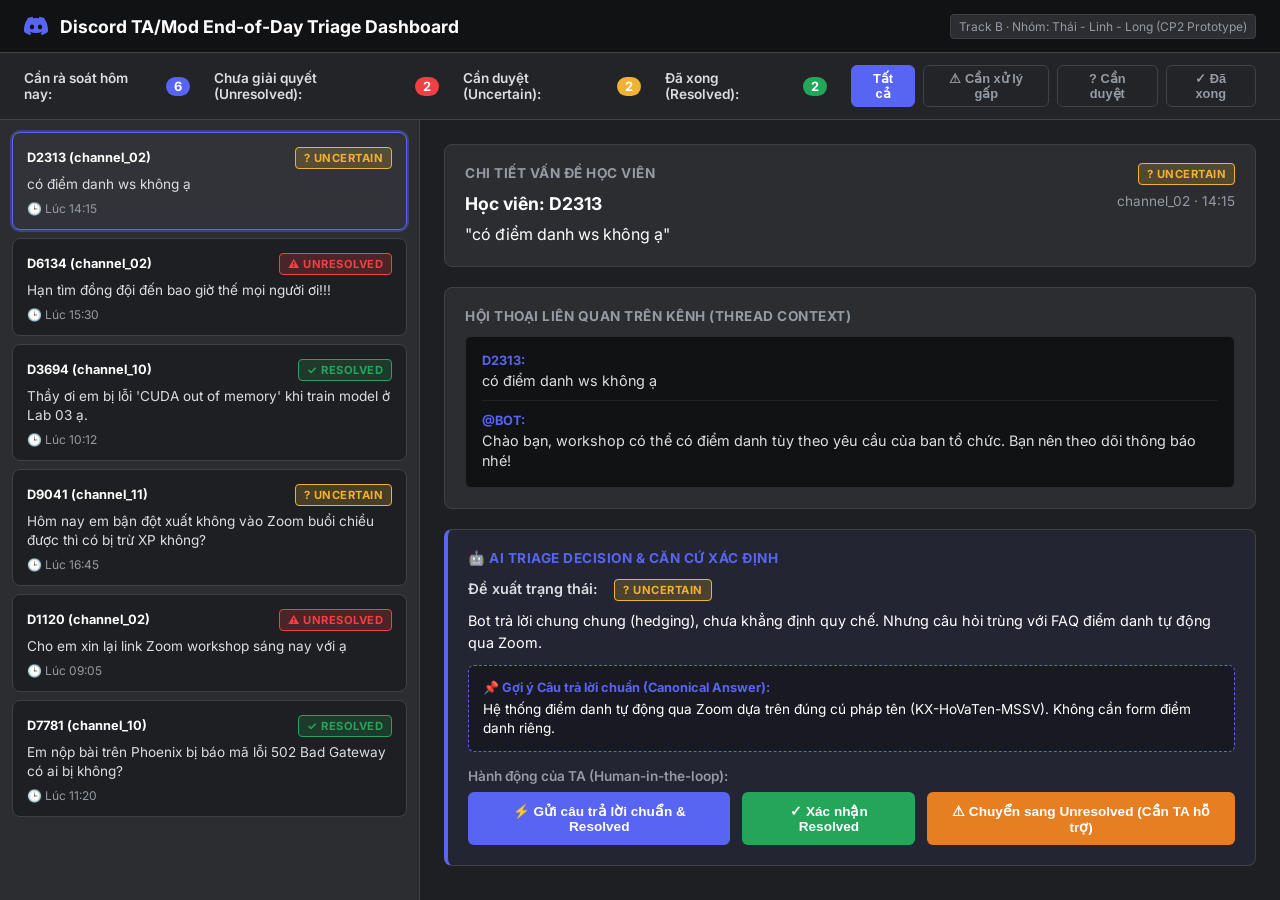
==== discord_ta_triage.html @ cd737920 "discord_ta_triage" ====
<!DOCTYPE html>
<html lang="vi">
<head>
  <meta charset="UTF-8">
  <meta name="viewport" content="width=device-width, initial-scale=1.0">
  <title>TA/Mod End-of-Day Triage Dashboard — Discord K4</title>
  <link href="https://fonts.googleapis.com/css2?family=Inter:wght@400;500;600;700&display=swap" rel="stylesheet">
  <style>
    :root {
      --bg-dark: #1e1f22;
      --bg-card: #2b2d31;
      --bg-hover: #35373c;
      --bg-thread: #111214;
      --text-main: #dbdee1;
      --text-muted: #949ba4;
      --blurple: #5865f2;
      --green: #23a55a;
      --red: #f23f43;
      --yellow: #f0b232;
      --border: #3f4147;
    }

    * { box-sizing: border-box; margin: 0; padding: 0; }
    body {
      font-family: 'Inter', -apple-system, BlinkMacSystemFont, sans-serif;
      background: var(--bg-dark);
      color: var(--text-main);
      height: 100vh;
      display: flex;
      flex-direction: column;
      overflow: hidden;
    }

    /* Top Bar */
    header {
      background: #111214;
      border-bottom: 1px solid var(--border);
      padding: 0.85rem 1.5rem;
      display: flex;
      justify-content: space-between;
      align-items: center;
    }

    .brand {
      display: flex;
      align-items: center;
      gap: 0.75rem;
    }

    .brand h1 {
      font-size: 1.1rem;
      font-weight: 700;
      color: #fff;
    }

    .team-badge {
      font-size: 0.75rem;
      color: var(--text-muted);
      background: var(--bg-card);
      padding: 4px 8px;
      border-radius: 4px;
      border: 1px solid var(--border);
    }

    /* Summary KPI Bar */
    .kpi-bar {
      background: #232428;
      padding: 0.75rem 1.5rem;
      display: flex;
      gap: 1.5rem;
      align-items: center;
      border-bottom: 1px solid var(--border);
    }

    .kpi-item {
      display: flex;
      align-items: center;
      gap: 0.5rem;
      font-size: 0.85rem;
      font-weight: 600;
    }

    .kpi-count {
      padding: 2px 8px;
      border-radius: 12px;
      font-size: 0.8rem;
      font-weight: 700;
      color: #fff;
    }

    .filter-tabs {
      margin-left: auto;
      display: flex;
      gap: 0.5rem;
    }

    .filter-btn {
      background: transparent;
      border: 1px solid var(--border);
      color: var(--text-muted);
      padding: 5px 12px;
      border-radius: 6px;
      cursor: pointer;
      font-size: 0.8rem;
      font-weight: 600;
      transition: all 0.15s ease;
    }

    .filter-btn.active, .filter-btn:hover {
      background: var(--blurple);
      color: #fff;
      border-color: var(--blurple);
    }

    /* Layout */
    .container {
      display: grid;
      grid-template-columns: 420px 1fr;
      flex: 1;
      overflow: hidden;
    }

    /* Left Sidebar: Issue Feed */
    .issue-feed {
      background: #2b2d31;
      border-right: 1px solid var(--border);
      overflow-y: auto;
      padding: 0.75rem;
      display: flex;
      flex-direction: column;
      gap: 0.5rem;
    }

    .issue-card {
      background: #1e1f22;
      border: 1px solid var(--border);
      border-radius: 8px;
      padding: 0.85rem;
      cursor: pointer;
      transition: all 0.15s ease;
      position: relative;
    }

    .issue-card:hover {
      background: var(--bg-hover);
      border-color: #5865f2;
    }

    .issue-card.active {
      background: #313338;
      border-color: #5865f2;
      box-shadow: 0 0 0 2px rgba(88, 101, 242, 0.4);
    }

    .issue-header {
      display: flex;
      justify-content: space-between;
      align-items: center;
      margin-bottom: 0.4rem;
    }

    .author-meta {
      font-size: 0.8rem;
      font-weight: 700;
      color: #fff;
    }

    .time-meta {
      font-size: 0.75rem;
      color: var(--text-muted);
    }

    .issue-snippet {
      font-size: 0.85rem;
      line-height: 1.4;
      color: var(--text-main);
      display: -webkit-box;
      -webkit-line-clamp: 2;
      -webkit-box-orient: vertical;
      overflow: hidden;
    }

    /* Status Badges */
    .badge {
      font-size: 0.7rem;
      font-weight: 700;
      padding: 3px 8px;
      border-radius: 4px;
      text-transform: uppercase;
      letter-spacing: 0.5px;
    }
    .badge-resolved { background: rgba(35, 165, 90, 0.2); color: var(--green); border: 1px solid var(--green); }
    .badge-unresolved { background: rgba(242, 63, 67, 0.2); color: var(--red); border: 1px solid var(--red); }
    .badge-uncertain { background: rgba(240, 178, 50, 0.2); color: var(--yellow); border: 1px solid var(--yellow); }

    /* Right Main Panel: Detail & Decision */
    .detail-panel {
      display: flex;
      flex-direction: column;
      background: #1e1f22;
      overflow-y: auto;
      padding: 1.5rem;
      gap: 1.25rem;
    }

    .box {
      background: var(--bg-card);
      border: 1px solid var(--border);
      border-radius: 8px;
      padding: 1.25rem;
    }

    .box-title {
      font-size: 0.85rem;
      font-weight: 700;
      color: var(--text-muted);
      text-transform: uppercase;
      letter-spacing: 0.5px;
      margin-bottom: 0.75rem;
      display: flex;
      justify-content: space-between;
      align-items: center;
    }

    /* Thread preview */
    .thread-box {
      display: flex;
      flex-direction: column;
      gap: 0.75rem;
      background: var(--bg-thread);
      border-radius: 6px;
      padding: 1rem;
      border: 1px solid #282b30;
    }

    .thread-msg {
      display: flex;
      flex-direction: column;
      gap: 0.2rem;
      padding-bottom: 0.5rem;
      border-bottom: 1px solid #1f2124;
    }
    .thread-msg:last-child { border-bottom: none; padding-bottom: 0; }

    .msg-user {
      font-size: 0.8rem;
      font-weight: 700;
      color: #5865f2;
    }
    .msg-content {
      font-size: 0.9rem;
      line-height: 1.4;
      color: var(--text-main);
    }

    /* AI Decision Card */
    .ai-decision-card {
      border-left: 4px solid var(--blurple);
      background: rgba(88, 101, 242, 0.08);
    }

    .ai-status-row {
      display: flex;
      align-items: center;
      gap: 1rem;
      margin-bottom: 0.75rem;
    }

    .reason-text {
      font-size: 0.9rem;
      line-height: 1.5;
      color: #fff;
      margin-bottom: 0.75rem;
    }

    .canonical-box {
      background: rgba(0,0,0,0.3);
      border: 1px dashed var(--blurple);
      border-radius: 6px;
      padding: 0.85rem;
      margin-top: 0.5rem;
    }

    /* Action bar */
    .action-bar {
      display: flex;
      gap: 0.75rem;
      margin-top: 0.5rem;
    }

    .btn {
      padding: 0.65rem 1.25rem;
      border-radius: 6px;
      font-size: 0.85rem;
      font-weight: 600;
      cursor: pointer;
      border: none;
      transition: opacity 0.15s ease;
      display: flex;
      align-items: center;
      gap: 0.4rem;
    }
    .btn:hover { opacity: 0.9; }

    .btn-approve { background: var(--green); color: #fff; }
    .btn-send-canonical { background: var(--blurple); color: #fff; }
    .btn-escalate { background: #e67e22; color: #fff; }
    .btn-manual { background: #4e5058; color: #fff; }
  </style>
</head>
<body>

  <!-- Top Bar -->
  <header>
    <div class="brand">
      <svg width="24" height="24" viewBox="0 0 24 24" fill="#5865f2"><path d="M20.317 4.37a19.791 19.791 0 0 0-4.885-1.515.074.074 0 0 0-.079.037c-.21.375-.444.864-.608 1.25a18.27 18.27 0 0 0-5.487 0 12.64 12.64 0 0 0-.617-1.25.077.077 0 0 0-.079-.037A19.736 19.736 0 0 0 3.677 4.37a.07.07 0 0 0-.032.027C.533 9.046-.32 13.58.099 18.057a.082.082 0 0 0 .031.057 19.9 19.9 0 0 0 5.993 3.03.078.078 0 0 0 .084-.028c.462-.63.874-1.295 1.226-1.994.021-.041.001-.09-.041-.106a13.107 13.107 0 0 1-1.872-.892.077.077 0 0 1-.008-.128 10.2 10.2 0 0 0 .372-.292.074.074 0 0 1 .077-.01c3.928 1.793 8.18 1.793 12.061 0a.074.074 0 0 1 .078.01c.12.098.246.198.373.292a.077.077 0 0 1-.006.127 12.299 12.299 0 0 1-1.873.892.077.077 0 0 0-.041.107c.36.698.772 1.362 1.225 1.993a.076.076 0 0 0 .084.028 19.839 19.839 0 0 0 6.002-3.03.077.077 0 0 0 .032-.054c.5-5.177-.838-9.674-3.549-13.66a.061.061 0 0 0-.031-.028zM8.02 15.33c-1.183 0-2.157-1.085-2.157-2.419 0-1.333.956-2.419 2.157-2.419 1.21 0 2.176 1.096 2.157 2.42 0 1.333-.956 2.418-2.157 2.418zm7.975 0c-1.183 0-2.157-1.085-2.157-2.419 0-1.333.955-2.419 2.157-2.419 1.21 0 2.176 1.096 2.157 2.42 0 1.333-.946 2.418-2.157 2.418z"/></svg>
      <h1>Discord TA/Mod End-of-Day Triage Dashboard</h1>
    </div>
    <div class="team-badge">
      Track B · Nhóm: Thái - Linh - Long (CP2 Prototype)
    </div>
  </header>

  <!-- KPI & Filter Bar -->
  <div class="kpi-bar">
    <div class="kpi-item">
      <span>Cần rà soát hôm nay:</span>
      <span class="kpi-count" style="background: var(--blurple);" id="totalCount">6</span>
    </div>
    <div class="kpi-item">
      <span>Chưa giải quyết (Unresolved):</span>
      <span class="kpi-count" style="background: var(--red);" id="unresolvedCount">2</span>
    </div>
    <div class="kpi-item">
      <span>Cần duyệt (Uncertain):</span>
      <span class="kpi-count" style="background: var(--yellow);" id="uncertainCount">2</span>
    </div>
    <div class="kpi-item">
      <span>Đã xong (Resolved):</span>
      <span class="kpi-count" style="background: var(--green);" id="resolvedCount">2</span>
    </div>

    <!-- Filter Buttons -->
    <div class="filter-tabs">
      <button class="filter-btn active" onclick="setFilter('ALL')">Tất cả</button>
      <button class="filter-btn" onclick="setFilter('UNRESOLVED')">⚠ Cần xử lý gấp</button>
      <button class="filter-btn" onclick="setFilter('UNCERTAIN')">? Cần duyệt</button>
      <button class="filter-btn" onclick="setFilter('RESOLVED')">✓ Đã xong</button>
    </div>
  </div>

  <!-- Main Container -->
  <div class="container">
    <!-- Left Feed -->
    <aside class="issue-feed" id="issueFeed">
      <!-- Injected via JS -->
    </aside>

    <!-- Right Detail Panel -->
    <main class="detail-panel" id="detailPanel">
      <!-- Selected Case Header -->
      <div class="box">
        <div class="box-title">
          <span>Chi tiết vấn đề học viên</span>
          <span id="detailStatusBadge"></span>
        </div>
        <div style="display:flex; justify-content:space-between; margin-bottom: 0.5rem;">
          <h2 style="font-size:1.1rem; color:#fff;" id="detailAuthor">Author: D2313</h2>
          <span style="font-size:0.85rem; color:var(--text-muted);" id="detailMeta">channel_02 · 14:15</span>
        </div>
        <p style="font-size:1rem; line-height:1.5; color:#fff;" id="detailQuestion">
          "có điểm danh ws không ạ"
        </p>
      </div>

      <!-- Thread Context -->
      <div class="box">
        <div class="box-title">Hội thoại liên quan trên kênh (Thread Context)</div>
        <div class="thread-box" id="threadBox">
          <!-- Injected via JS -->
        </div>
      </div>

      <!-- AI Decision & Reasoning -->
      <div class="box ai-decision-card">
        <div class="box-title" style="color:var(--blurple);">
          🤖 AI Triage Decision & Căn cứ xác định
        </div>
        <div class="ai-status-row">
          <span style="font-size:0.9rem; font-weight:600;">Đề xuất trạng thái:</span>
          <span id="aiProposedBadge"></span>
        </div>
        <div class="reason-text" id="aiReasonText">
          Bot trả lời chung chung (hedging), chưa khẳng định quy chế. Nhưng câu hỏi trùng với FAQ điểm danh tự động qua Zoom.
        </div>

        <div id="canonicalSection" style="display:none;">
          <div class="canonical-box">
            <div style="font-size:0.8rem; font-weight:700; color:var(--blurple); margin-bottom:0.3rem;">
              📌 Gợi ý Câu trả lời chuẩn (Canonical Answer):
            </div>
            <div style="font-size:0.85rem; line-height:1.4; color:#fff;" id="canonicalAnswerText">
              Hệ thống điểm danh tự động qua Zoom dựa trên đúng cú pháp tên (KX-HoVaTen-MSSV).
            </div>
          </div>
        </div>

        <div style="margin-top: 1rem;">
          <div style="font-size:0.85rem; font-weight:600; color:var(--text-muted); margin-bottom:0.5rem;">
            Hành động của TA (Human-in-the-loop):
          </div>
          <div class="action-bar" id="actionBar">
            <!-- Injected via JS -->
          </div>
        </div>
      </div>
    </main>
  </div>

  <script src="triage_engine.js"></script>
  <script>
    let currentFilter = 'ALL';
    let selectedId = 'CASE-01';

    function updateKpiCounts() {
      const unresolved = TRIAGE_DATA.filter(x => x.ai_decision === 'UNRESOLVED').length;
      const uncertain = TRIAGE_DATA.filter(x => x.ai_decision === 'UNCERTAIN').length;
      const resolved = TRIAGE_DATA.filter(x => x.ai_decision === 'RESOLVED').length;
      document.getElementById('totalCount').innerText = TRIAGE_DATA.length;
      document.getElementById('unresolvedCount').innerText = unresolved;
      document.getElementById('uncertainCount').innerText = uncertain;
      document.getElementById('resolvedCount').innerText = resolved;
    }

    function setFilter(filter) {
      currentFilter = filter;
      document.querySelectorAll('.filter-btn').forEach(btn => {
        btn.classList.toggle('active', btn.getAttribute('onclick').includes(filter));
      });
      renderList();
    }

    function renderList() {
      const feed = document.getElementById('issueFeed');
      feed.innerHTML = '';

      const filtered = TRIAGE_DATA.filter(item => {
        if (currentFilter === 'ALL') return true;
        return item.ai_decision === currentFilter;
      });

      filtered.forEach(item => {
        const div = document.createElement('div');
        div.className = `issue-card ${selectedId === item.id ? 'active' : ''}`;
        div.onclick = () => selectCase(item.id);
        div.innerHTML = `
          <div class="issue-header">
            <span class="author-meta">${item.author} (${item.channel})</span>
            ${getStatusBadge(item.ai_decision)}
          </div>
          <div class="issue-snippet">${item.question}</div>
          <div style="margin-top:0.4rem; font-size:0.75rem; color:var(--text-muted);">🕒 Lúc ${item.time}</div>
        `;
        feed.appendChild(div);
      });
    }

    function selectCase(id) {
      selectedId = id;
      renderList();
      const item = TRIAGE_DATA.find(x => x.id === id);
      if (!item) return;

      document.getElementById('detailAuthor').innerText = `Học viên: ${item.author}`;
      document.getElementById('detailMeta').innerText = `${item.channel} · ${item.time}`;
      document.getElementById('detailQuestion').innerText = `"${item.question}"`;
      document.getElementById('detailStatusBadge').innerHTML = getStatusBadge(item.ai_decision);
      document.getElementById('aiProposedBadge').innerHTML = getStatusBadge(item.ai_decision);
      document.getElementById('aiReasonText').innerText = item.ai_reason;

      // Render thread
      const threadBox = document.getElementById('threadBox');
      threadBox.innerHTML = '';
      item.thread.forEach(msg => {
        const msgDiv = document.createElement('div');
        msgDiv.className = 'thread-msg';
        msgDiv.innerHTML = `
          <div class="msg-user">${msg.sender}:</div>
          <div class="msg-content">${msg.text}</div>
        `;
        threadBox.appendChild(msgDiv);
      });

      // Canonical section
      const canonicalSec = document.getElementById('canonicalSection');
      if (item.canonical_answer) {
        canonicalSec.style.display = 'block';
        document.getElementById('canonicalAnswerText').innerText = item.canonical_answer;
      } else {
        canonicalSec.style.display = 'none';
      }

      // Render Action Buttons
      const actionBar = document.getElementById('actionBar');
      actionBar.innerHTML = '';

      if (item.ai_decision === 'RESOLVED') {
        actionBar.innerHTML = `
          <button class="btn btn-approve" disabled style="opacity:0.8; cursor:default;">✓ Đã hoàn tất giải quyết</button>
          <button class="btn btn-manual" onclick="reopenCase('${item.id}')">Mở lại (Re-open)</button>
        `;
      } else if (item.ai_decision === 'UNCERTAIN') {
        actionBar.innerHTML = `
          ${item.canonical_answer ? `<button class="btn btn-send-canonical" onclick="sendCanonical('${item.id}')">⚡ Gửi câu trả lời chuẩn & Resolved</button>` : ''}
          <button class="btn btn-approve" onclick="resolveCase('${item.id}')">✓ Xác nhận Resolved</button>
          <button class="btn btn-escalate" onclick="escalateCase('${item.id}')">⚠ Chuyển sang Unresolved (Cần TA hỗ trợ)</button>
        `;
      } else { // UNRESOLVED
        actionBar.innerHTML = `
          ${item.canonical_answer ? `<button class="btn btn-send-canonical" onclick="sendCanonical('${item.id}')">⚡ Gửi câu trả lời chuẩn & Resolved</button>` : ''}
          <button class="btn btn-escalate" onclick="resolveCase('${item.id}')">✓ Đã xử lý xong (Đổi sang Resolved)</button>
          <button class="btn btn-manual" onclick="alert('Đã mở thread Discord để TA gõ phản hồi thủ công!')">✍ Gõ phản hồi trên Discord</button>
        `;
      }
    }

    function resolveCase(id) {
      const item = TRIAGE_DATA.find(x => x.id === id);
      if (item) {
        item.ai_decision = 'RESOLVED';
        item.ai_reason = 'TA đã xác nhận hoàn tất xử lý vào lúc ' + new Date().toLocaleTimeString('vi-VN');
        updateKpiCounts();
        selectCase(id);
      }
    }

    function sendCanonical(id) {
      const item = TRIAGE_DATA.find(x => x.id === id);
      if (item) {
        item.thread.push({
          sender: "TA_Bot (Approved by TA)",
          text: item.canonical_answer
        });
        item.ai_decision = 'RESOLVED';
        item.ai_reason = 'Đã gửi câu trả lời chuẩn chính thức được TA phê duyệt.';
        updateKpiCounts();
        selectCase(id);
      }
    }

    function escalateCase(id) {
      const item = TRIAGE_DATA.find(x => x.id === id);
      if (item) {
        item.ai_decision = 'UNRESOLVED';
        item.ai_reason = 'TA đã đánh dấu cần xử lý gấp.';
        updateKpiCounts();
        selectCase(id);
      }
    }

    function reopenCase(id) {
      const item = TRIAGE_DATA.find(x => x.id === id);
      if (item) {
        item.ai_decision = 'UNCERTAIN';
        item.ai_reason = 'TA đã mở lại rà soát.';
        updateKpiCounts();
        selectCase(id);
      }
    }

    updateKpiCounts();
    renderList();
    selectCase('CASE-01');
  </script>
</body>
</html>
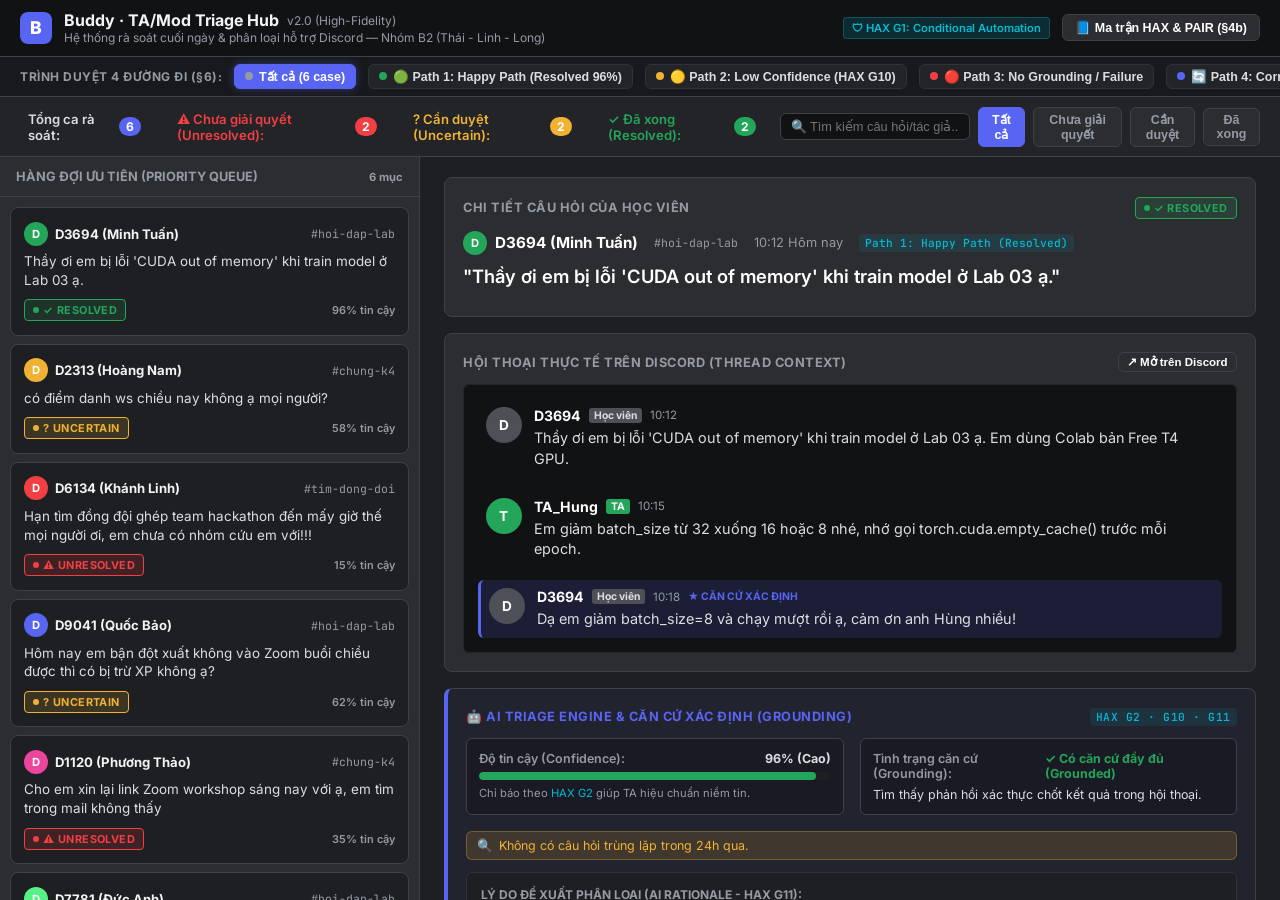
==== commit e0767c77: "ui demo" ====
--- a/discord_ta_triage.html
+++ b/discord_ta_triage.html
@@ -3,21 +3,32 @@
 <head>
   <meta charset="UTF-8">
   <meta name="viewport" content="width=device-width, initial-scale=1.0">
-  <title>TA/Mod End-of-Day Triage Dashboard — Discord K4</title>
-  <link href="https://fonts.googleapis.com/css2?family=Inter:wght@400;500;600;700&display=swap" rel="stylesheet">
+  <title>TA/Mod End-of-Day Triage Dashboard — Discord K4 (Buddy)</title>
+  <link rel="preconnect" href="https://fonts.googleapis.com">
+  <link rel="preconnect" href="https://fonts.gstatic.com" crossorigin>
+  <link href="https://fonts.googleapis.com/css2?family=Inter:wght@400;500;600;700;800&family=JetBrains+Mono:wght@400;500;600&display=swap" rel="stylesheet">
   <style>
     :root {
+      --bg-base: #111214;
       --bg-dark: #1e1f22;
       --bg-card: #2b2d31;
       --bg-hover: #35373c;
+      --bg-active: #3c3f45;
       --bg-thread: #111214;
       --text-main: #dbdee1;
       --text-muted: #949ba4;
+      --text-white: #f2f3f5;
       --blurple: #5865f2;
+      --blurple-hover: #4752c4;
       --green: #23a55a;
+      --green-soft: rgba(35, 165, 90, 0.15);
       --red: #f23f43;
+      --red-soft: rgba(242, 63, 67, 0.15);
       --yellow: #f0b232;
+      --yellow-soft: rgba(240, 178, 50, 0.15);
       --border: #3f4147;
+      --border-subtle: #2b2d31;
+      --tag-hax: #00bcd4;
     }
 
     * { box-sizing: border-box; margin: 0; padding: 0; }
@@ -29,16 +40,18 @@
       display: flex;
       flex-direction: column;
       overflow: hidden;
-    }
-
-    /* Top Bar */
+      -webkit-font-smoothing: antialiased;
+    }
+
+    /* Top Navigation */
     header {
-      background: #111214;
+      background: var(--bg-base);
       border-bottom: 1px solid var(--border);
-      padding: 0.85rem 1.5rem;
+      padding: 0.65rem 1.25rem;
       display: flex;
       justify-content: space-between;
       align-items: center;
+      flex-shrink: 0;
     }
 
     .brand {
@@ -47,91 +60,246 @@
       gap: 0.75rem;
     }
 
-    .brand h1 {
+    .brand-icon {
+      width: 32px;
+      height: 32px;
+      background: var(--blurple);
+      border-radius: 8px;
+      display: flex;
+      align-items: center;
+      justify-content: center;
+      color: #fff;
+      font-weight: 800;
       font-size: 1.1rem;
+    }
+
+    .brand-text h1 {
+      font-size: 1rem;
       font-weight: 700;
-      color: #fff;
-    }
-
-    .team-badge {
+      color: var(--text-white);
+      display: flex;
+      align-items: center;
+      gap: 0.5rem;
+    }
+
+    .brand-text p {
       font-size: 0.75rem;
       color: var(--text-muted);
-      background: var(--bg-card);
-      padding: 4px 8px;
+    }
+
+    .header-actions {
+      display: flex;
+      align-items: center;
+      gap: 0.75rem;
+    }
+
+    .hax-badge {
+      font-size: 0.7rem;
+      padding: 3px 8px;
       border-radius: 4px;
+      background: rgba(0, 188, 212, 0.15);
+      color: var(--tag-hax);
+      border: 1px solid rgba(0, 188, 212, 0.3);
+      font-weight: 600;
+      display: flex;
+      align-items: center;
+      gap: 4px;
+    }
+
+    .btn-hax-matrix {
+      background: #2b2d31;
       border: 1px solid var(--border);
-    }
-
-    /* Summary KPI Bar */
-    .kpi-bar {
-      background: #232428;
-      padding: 0.75rem 1.5rem;
-      display: flex;
-      gap: 1.5rem;
-      align-items: center;
-      border-bottom: 1px solid var(--border);
-    }
-
-    .kpi-item {
-      display: flex;
-      align-items: center;
-      gap: 0.5rem;
-      font-size: 0.85rem;
+      color: #fff;
+      font-size: 0.78rem;
       font-weight: 600;
-    }
-
-    .kpi-count {
-      padding: 2px 8px;
-      border-radius: 12px;
-      font-size: 0.8rem;
-      font-weight: 700;
-      color: #fff;
-    }
-
-    .filter-tabs {
-      margin-left: auto;
-      display: flex;
-      gap: 0.5rem;
-    }
-
-    .filter-btn {
-      background: transparent;
-      border: 1px solid var(--border);
-      color: var(--text-muted);
       padding: 5px 12px;
       border-radius: 6px;
       cursor: pointer;
+      display: flex;
+      align-items: center;
+      gap: 5px;
+      transition: all 0.15s;
+    }
+    .btn-hax-matrix:hover {
+      background: #35373c;
+      border-color: var(--blurple);
+      color: #fff;
+    }
+
+    /* 4 UX Paths Switcher Ribbon */
+    .paths-ribbon {
+      background: #18191c;
+      border-bottom: 1px solid var(--border);
+      padding: 0.45rem 1.25rem;
+      display: flex;
+      align-items: center;
+      gap: 0.75rem;
+      overflow-x: auto;
+      flex-shrink: 0;
+    }
+
+    .paths-label {
+      font-size: 0.75rem;
+      font-weight: 700;
+      color: var(--text-muted);
+      text-transform: uppercase;
+      letter-spacing: 0.5px;
+      white-space: nowrap;
+      display: flex;
+      align-items: center;
+      gap: 4px;
+    }
+
+    .path-pill {
+      background: #232428;
+      border: 1px solid #313338;
+      color: var(--text-main);
+      padding: 4px 10px;
+      border-radius: 6px;
+      font-size: 0.78rem;
+      font-weight: 600;
+      cursor: pointer;
+      white-space: nowrap;
+      display: flex;
+      align-items: center;
+      gap: 6px;
+      transition: all 0.15s ease;
+    }
+
+    .path-pill:hover {
+      background: #2b2d31;
+      border-color: var(--border);
+      color: #fff;
+    }
+
+    .path-pill.active {
+      background: var(--blurple);
+      border-color: var(--blurple);
+      color: #fff;
+      box-shadow: 0 0 8px rgba(88, 101, 242, 0.4);
+    }
+
+    .path-pill .dot {
+      width: 8px;
+      height: 8px;
+      border-radius: 50%;
+    }
+
+    /* KPI Summary Row */
+    .kpi-row {
+      background: #232428;
+      border-bottom: 1px solid var(--border);
+      padding: 0.6rem 1.25rem;
+      display: flex;
+      justify-content: space-between;
+      align-items: center;
+      gap: 1rem;
+      flex-shrink: 0;
+    }
+
+    .kpi-group {
+      display: flex;
+      gap: 1.25rem;
+      align-items: center;
+    }
+
+    .kpi-stat {
+      display: flex;
+      align-items: center;
+      gap: 0.5rem;
+      font-size: 0.82rem;
+      font-weight: 600;
+      cursor: pointer;
+      padding: 3px 8px;
+      border-radius: 6px;
+      transition: background 0.15s;
+    }
+    .kpi-stat:hover { background: var(--bg-hover); }
+
+    .kpi-badge {
+      font-size: 0.75rem;
+      font-weight: 700;
+      padding: 2px 7px;
+      border-radius: 10px;
+      color: #fff;
+    }
+
+    .search-filter-group {
+      display: flex;
+      gap: 0.5rem;
+      align-items: center;
+    }
+
+    .search-input {
+      background: #111214;
+      border: 1px solid var(--border);
+      border-radius: 6px;
+      padding: 5px 10px;
+      color: #fff;
       font-size: 0.8rem;
+      width: 190px;
+      outline: none;
+      transition: border-color 0.15s;
+    }
+    .search-input:focus {
+      border-color: var(--blurple);
+    }
+
+    .filter-btn {
+      background: #2b2d31;
+      border: 1px solid var(--border);
+      color: var(--text-muted);
+      padding: 4px 10px;
+      border-radius: 6px;
+      cursor: pointer;
+      font-size: 0.78rem;
       font-weight: 600;
-      transition: all 0.15s ease;
-    }
-
-    .filter-btn.active, .filter-btn:hover {
+      transition: all 0.15s;
+    }
+    .filter-btn:hover, .filter-btn.active {
       background: var(--blurple);
       color: #fff;
       border-color: var(--blurple);
     }
 
-    /* Layout */
-    .container {
+    /* Main Workspace Layout */
+    .workspace {
       display: grid;
       grid-template-columns: 420px 1fr;
       flex: 1;
       overflow: hidden;
     }
 
-    /* Left Sidebar: Issue Feed */
-    .issue-feed {
+    /* Left: Priority Queue */
+    .queue-sidebar {
       background: #2b2d31;
       border-right: 1px solid var(--border);
+      display: flex;
+      flex-direction: column;
+      overflow: hidden;
+    }
+
+    .queue-header {
+      padding: 0.75rem 1rem;
+      border-bottom: 1px solid var(--border);
+      font-size: 0.8rem;
+      font-weight: 700;
+      color: var(--text-muted);
+      display: flex;
+      justify-content: space-between;
+      align-items: center;
+    }
+
+    .queue-list {
       overflow-y: auto;
-      padding: 0.75rem;
+      padding: 0.6rem;
       display: flex;
       flex-direction: column;
       gap: 0.5rem;
-    }
-
-    .issue-card {
+      flex: 1;
+    }
+
+    .case-card {
       background: #1e1f22;
       border: 1px solid var(--border);
       border-radius: 8px;
@@ -141,77 +309,120 @@
       position: relative;
     }
 
-    .issue-card:hover {
-      background: var(--bg-hover);
+    .case-card:hover {
+      background: #232428;
       border-color: #5865f2;
-    }
-
-    .issue-card.active {
-      background: #313338;
-      border-color: #5865f2;
-      box-shadow: 0 0 0 2px rgba(88, 101, 242, 0.4);
-    }
-
-    .issue-header {
+      transform: translateY(-1px);
+    }
+
+    .case-card.active {
+      background: #2b2d31;
+      border-color: var(--blurple);
+      box-shadow: 0 0 0 2px rgba(88, 101, 242, 0.35);
+    }
+
+    .case-top {
       display: flex;
       justify-content: space-between;
       align-items: center;
       margin-bottom: 0.4rem;
     }
 
-    .author-meta {
-      font-size: 0.8rem;
+    .author-info {
+      display: flex;
+      align-items: center;
+      gap: 0.45rem;
+    }
+
+    .avatar {
+      width: 24px;
+      height: 24px;
+      border-radius: 50%;
+      display: flex;
+      align-items: center;
+      justify-content: center;
+      font-size: 0.7rem;
       font-weight: 700;
       color: #fff;
     }
 
-    .time-meta {
-      font-size: 0.75rem;
+    .author-name {
+      font-size: 0.82rem;
+      font-weight: 700;
+      color: var(--text-white);
+    }
+
+    .channel-tag {
+      font-size: 0.72rem;
       color: var(--text-muted);
-    }
-
-    .issue-snippet {
-      font-size: 0.85rem;
+      font-family: 'JetBrains Mono', monospace;
+    }
+
+    .case-question {
+      font-size: 0.84rem;
       line-height: 1.4;
       color: var(--text-main);
       display: -webkit-box;
       -webkit-line-clamp: 2;
       -webkit-box-orient: vertical;
       overflow: hidden;
-    }
-
-    /* Status Badges */
+      margin-bottom: 0.6rem;
+    }
+
+    .case-footer {
+      display: flex;
+      justify-content: space-between;
+      align-items: center;
+    }
+
+    .path-indicator {
+      font-size: 0.68rem;
+      color: var(--text-muted);
+      font-weight: 600;
+    }
+
+    /* Badges */
     .badge {
-      font-size: 0.7rem;
+      font-size: 0.68rem;
       font-weight: 700;
       padding: 3px 8px;
       border-radius: 4px;
+      display: inline-flex;
+      align-items: center;
+      gap: 4px;
+      letter-spacing: 0.4px;
       text-transform: uppercase;
-      letter-spacing: 0.5px;
-    }
-    .badge-resolved { background: rgba(35, 165, 90, 0.2); color: var(--green); border: 1px solid var(--green); }
-    .badge-unresolved { background: rgba(242, 63, 67, 0.2); color: var(--red); border: 1px solid var(--red); }
-    .badge-uncertain { background: rgba(240, 178, 50, 0.2); color: var(--yellow); border: 1px solid var(--yellow); }
-
-    /* Right Main Panel: Detail & Decision */
-    .detail-panel {
-      display: flex;
-      flex-direction: column;
+    }
+    .badge-dot {
+      width: 6px;
+      height: 6px;
+      border-radius: 50%;
+      background: currentColor;
+    }
+    .badge-resolved { background: var(--green-soft); color: var(--green); border: 1px solid var(--green); }
+    .badge-unresolved { background: var(--red-soft); color: var(--red); border: 1px solid var(--red); }
+    .badge-uncertain { background: var(--yellow-soft); color: var(--yellow); border: 1px solid var(--yellow); }
+
+    /* Right: Investigation View */
+    .detail-view {
       background: #1e1f22;
       overflow-y: auto;
-      padding: 1.5rem;
-      gap: 1.25rem;
-    }
-
-    .box {
+      padding: 1.25rem 1.5rem;
+      display: flex;
+      flex-direction: column;
+      gap: 1rem;
+    }
+
+    /* Cards */
+    .card {
       background: var(--bg-card);
       border: 1px solid var(--border);
       border-radius: 8px;
-      padding: 1.25rem;
-    }
-
-    .box-title {
-      font-size: 0.85rem;
+      padding: 1.15rem;
+    }
+
+    .card-title {
+      font-size: 0.8rem;
       font-weight: 700;
       color: var(--text-muted);
       text-transform: uppercase;
@@ -222,355 +433,1013 @@
       align-items: center;
     }
 
-    /* Thread preview */
-    .thread-box {
+    .hax-hint {
+      font-size: 0.7rem;
+      color: var(--tag-hax);
+      font-family: 'JetBrains Mono', monospace;
+      font-weight: 500;
+      background: rgba(0, 188, 212, 0.1);
+      padding: 2px 6px;
+      border-radius: 4px;
+    }
+
+    /* Student Question Header Card */
+    .question-headline {
+      font-size: 1.15rem;
+      font-weight: 600;
+      color: #fff;
+      line-height: 1.45;
+      margin: 0.5rem 0;
+    }
+
+    .meta-bar {
+      display: flex;
+      align-items: center;
+      gap: 1rem;
+      font-size: 0.8rem;
+      color: var(--text-muted);
+    }
+
+    /* Simulated Discord Thread */
+    .thread-container {
+      background: var(--bg-thread);
+      border: 1px solid #232428;
+      border-radius: 6px;
+      padding: 0.85rem;
       display: flex;
       flex-direction: column;
       gap: 0.75rem;
-      background: var(--bg-thread);
+    }
+
+    .discord-msg {
+      display: flex;
+      gap: 0.75rem;
+      padding: 0.5rem;
       border-radius: 6px;
-      padding: 1rem;
-      border: 1px solid #282b30;
-    }
-
-    .thread-msg {
-      display: flex;
-      flex-direction: column;
-      gap: 0.2rem;
-      padding-bottom: 0.5rem;
-      border-bottom: 1px solid #1f2124;
-    }
-    .thread-msg:last-child { border-bottom: none; padding-bottom: 0; }
-
-    .msg-user {
-      font-size: 0.8rem;
+      transition: background 0.2s;
+    }
+    .discord-msg:hover { background: rgba(255,255,255,0.02); }
+    .discord-msg.highlight-quote {
+      background: rgba(88, 101, 242, 0.15);
+      border-left: 3px solid var(--blurple);
+    }
+
+    .msg-avatar {
+      width: 36px;
+      height: 36px;
+      border-radius: 50%;
+      flex-shrink: 0;
+      display: flex;
+      align-items: center;
+      justify-content: center;
       font-weight: 700;
-      color: #5865f2;
-    }
+      font-size: 0.85rem;
+      color: #fff;
+    }
+
+    .msg-body {
+      flex: 1;
+    }
+
+    .msg-header {
+      display: flex;
+      align-items: center;
+      gap: 0.5rem;
+      margin-bottom: 0.25rem;
+    }
+
+    .msg-author {
+      font-size: 0.88rem;
+      font-weight: 700;
+      color: #fff;
+    }
+
+    .role-badge {
+      font-size: 0.65rem;
+      padding: 1px 5px;
+      border-radius: 3px;
+      font-weight: 700;
+    }
+    .role-ta { background: var(--green); color: #fff; }
+    .role-bot { background: var(--blurple); color: #fff; }
+    .role-student { background: #4e5058; color: #dbdee1; }
+
+    .msg-time {
+      font-size: 0.72rem;
+      color: var(--text-muted);
+    }
+
     .msg-content {
       font-size: 0.9rem;
-      line-height: 1.4;
+      line-height: 1.45;
       color: var(--text-main);
     }
 
-    /* AI Decision Card */
-    .ai-decision-card {
+    /* AI Diagnosis & Grounding Panel */
+    .ai-panel {
       border-left: 4px solid var(--blurple);
-      background: rgba(88, 101, 242, 0.08);
-    }
-
-    .ai-status-row {
-      display: flex;
-      align-items: center;
+      background: rgba(88, 101, 242, 0.06);
+    }
+
+    .ai-diag-grid {
+      display: grid;
+      grid-template-columns: 1fr 1fr;
       gap: 1rem;
+      margin-bottom: 1rem;
+    }
+
+    .confidence-meter-box {
+      background: rgba(0,0,0,0.25);
+      border: 1px solid var(--border);
+      border-radius: 6px;
+      padding: 0.75rem;
+    }
+
+    .meter-label-row {
+      display: flex;
+      justify-content: space-between;
+      font-size: 0.78rem;
+      font-weight: 600;
+      margin-bottom: 0.4rem;
+    }
+
+    .meter-track {
+      height: 8px;
+      background: #1e1f22;
+      border-radius: 4px;
+      overflow: hidden;
+      display: flex;
+    }
+
+    .meter-fill {
+      height: 100%;
+      border-radius: 4px;
+      transition: width 0.4s ease;
+    }
+
+    .grounding-box {
+      background: rgba(0,0,0,0.25);
+      border: 1px solid var(--border);
+      border-radius: 6px;
+      padding: 0.75rem;
+    }
+
+    .reasoning-card {
+      background: #1e1f22;
+      border: 1px solid #313338;
+      border-radius: 6px;
+      padding: 0.85rem;
       margin-bottom: 0.75rem;
     }
 
-    .reason-text {
-      font-size: 0.9rem;
+    .reasoning-text {
+      font-size: 0.88rem;
       line-height: 1.5;
-      color: #fff;
+      color: #f2f3f5;
+    }
+
+    .quote-callout {
+      background: rgba(88, 101, 242, 0.1);
+      border-left: 3px solid var(--blurple);
+      border-radius: 4px;
+      padding: 0.5rem 0.75rem;
+      font-size: 0.82rem;
+      font-style: italic;
+      color: #dbdee1;
+      margin-top: 0.5rem;
+      display: flex;
+      justify-content: space-between;
+      align-items: center;
+    }
+
+    .jump-btn {
+      font-style: normal;
+      background: #2b2d31;
+      border: 1px solid var(--border);
+      color: var(--text-main);
+      padding: 2px 8px;
+      border-radius: 4px;
+      font-size: 0.72rem;
+      cursor: pointer;
+      font-weight: 600;
+      transition: all 0.15s;
+    }
+    .jump-btn:hover {
+      background: var(--blurple);
+      color: #fff;
+    }
+
+    /* Duplicate Clustered info */
+    .duplicate-info-pill {
+      display: flex;
+      align-items: center;
+      gap: 6px;
+      font-size: 0.78rem;
+      color: #f0b232;
+      background: var(--yellow-soft);
+      border: 1px solid rgba(240, 178, 50, 0.3);
+      padding: 6px 10px;
+      border-radius: 6px;
       margin-bottom: 0.75rem;
     }
 
+    /* Canonical Answer Box */
     .canonical-box {
-      background: rgba(0,0,0,0.3);
+      background: #18191c;
       border: 1px dashed var(--blurple);
       border-radius: 6px;
       padding: 0.85rem;
-      margin-top: 0.5rem;
-    }
-
-    /* Action bar */
-    .action-bar {
-      display: flex;
-      gap: 0.75rem;
-      margin-top: 0.5rem;
+      margin-bottom: 1rem;
+    }
+
+    .canonical-title {
+      font-size: 0.78rem;
+      font-weight: 700;
+      color: var(--blurple);
+      margin-bottom: 0.35rem;
+      display: flex;
+      justify-content: space-between;
+    }
+
+    .canonical-content {
+      font-size: 0.85rem;
+      line-height: 1.45;
+      color: #fff;
+    }
+
+    /* Human in the loop Action Bar */
+    .action-bar-container {
+      background: #232428;
+      border-top: 1px solid var(--border);
+      padding: 0.85rem 1rem;
+      border-radius: 8px;
+      margin-top: auto;
+    }
+
+    .action-label {
+      font-size: 0.78rem;
+      font-weight: 700;
+      color: var(--text-muted);
+      text-transform: uppercase;
+      margin-bottom: 0.5rem;
+      display: flex;
+      justify-content: space-between;
+    }
+
+    .action-buttons {
+      display: flex;
+      flex-wrap: wrap;
+      gap: 0.65rem;
     }
 
     .btn {
-      padding: 0.65rem 1.25rem;
+      padding: 0.6rem 1rem;
       border-radius: 6px;
-      font-size: 0.85rem;
+      font-size: 0.82rem;
       font-weight: 600;
       cursor: pointer;
       border: none;
-      transition: opacity 0.15s ease;
       display: flex;
       align-items: center;
       gap: 0.4rem;
-    }
-    .btn:hover { opacity: 0.9; }
-
-    .btn-approve { background: var(--green); color: #fff; }
-    .btn-send-canonical { background: var(--blurple); color: #fff; }
-    .btn-escalate { background: #e67e22; color: #fff; }
+      transition: all 0.15s ease;
+    }
+    .btn:hover {
+      opacity: 0.9;
+      transform: translateY(-1px);
+    }
+    .btn:active {
+      transform: translateY(0);
+    }
+
+    .btn-resolve { background: var(--green); color: #fff; }
+    .btn-canonical { background: var(--blurple); color: #fff; }
+    .btn-escalate { background: var(--red); color: #fff; }
+    .btn-reopen { background: #e67e22; color: #fff; }
     .btn-manual { background: #4e5058; color: #fff; }
+
+    /* Audit Log Banner */
+    .audit-trail-banner {
+      font-size: 0.75rem;
+      color: var(--text-muted);
+      background: #111214;
+      padding: 6px 10px;
+      border-radius: 4px;
+      border: 1px solid #232428;
+      margin-top: 0.75rem;
+      display: flex;
+      align-items: center;
+      gap: 6px;
+    }
+
+    /* Toast notification */
+    .toast {
+      position: fixed;
+      bottom: 24px;
+      right: 24px;
+      background: #111214;
+      border: 1px solid var(--blurple);
+      color: #fff;
+      padding: 12px 18px;
+      border-radius: 8px;
+      font-size: 0.85rem;
+      font-weight: 600;
+      box-shadow: 0 8px 24px rgba(0,0,0,0.5);
+      display: flex;
+      align-items: center;
+      gap: 8px;
+      opacity: 0;
+      transform: translateY(20px);
+      pointer-events: none;
+      transition: all 0.25s ease;
+      z-index: 999;
+    }
+    .toast.show {
+      opacity: 1;
+      transform: translateY(0);
+    }
+
+    /* Modal for HAX Matrix */
+    .modal-backdrop {
+      position: fixed;
+      top: 0; left: 0; width: 100vw; height: 100vh;
+      background: rgba(0,0,0,0.7);
+      backdrop-filter: blur(4px);
+      display: flex;
+      align-items: center;
+      justify-content: center;
+      z-index: 1000;
+      opacity: 0;
+      pointer-events: none;
+      transition: opacity 0.2s ease;
+    }
+    .modal-backdrop.open {
+      opacity: 1;
+      pointer-events: auto;
+    }
+    .modal-card {
+      background: #1e1f22;
+      border: 1px solid var(--border);
+      border-radius: 10px;
+      width: 800px;
+      max-width: 92vw;
+      max-height: 85vh;
+      display: flex;
+      flex-direction: column;
+      overflow: hidden;
+      box-shadow: 0 16px 40px rgba(0,0,0,0.6);
+    }
+    .modal-header {
+      padding: 1rem 1.25rem;
+      border-bottom: 1px solid var(--border);
+      display: flex;
+      justify-content: space-between;
+      align-items: center;
+      background: #18191c;
+    }
+    .modal-body {
+      padding: 1.25rem;
+      overflow-y: auto;
+      font-size: 0.85rem;
+      color: var(--text-main);
+    }
+    .matrix-table {
+      width: 100%;
+      border-collapse: collapse;
+      margin-top: 0.75rem;
+    }
+    .matrix-table th, .matrix-table td {
+      border: 1px solid var(--border);
+      padding: 8px 12px;
+      text-align: left;
+    }
+    .matrix-table th {
+      background: #2b2d31;
+      color: #fff;
+    }
   </style>
 </head>
 <body>
 
-  <!-- Top Bar -->
+  <!-- Top Navigation Bar -->
   <header>
     <div class="brand">
-      <svg width="24" height="24" viewBox="0 0 24 24" fill="#5865f2"><path d="M20.317 4.37a19.791 19.791 0 0 0-4.885-1.515.074.074 0 0 0-.079.037c-.21.375-.444.864-.608 1.25a18.27 18.27 0 0 0-5.487 0 12.64 12.64 0 0 0-.617-1.25.077.077 0 0 0-.079-.037A19.736 19.736 0 0 0 3.677 4.37a.07.07 0 0 0-.032.027C.533 9.046-.32 13.58.099 18.057a.082.082 0 0 0 .031.057 19.9 19.9 0 0 0 5.993 3.03.078.078 0 0 0 .084-.028c.462-.63.874-1.295 1.226-1.994.021-.041.001-.09-.041-.106a13.107 13.107 0 0 1-1.872-.892.077.077 0 0 1-.008-.128 10.2 10.2 0 0 0 .372-.292.074.074 0 0 1 .077-.01c3.928 1.793 8.18 1.793 12.061 0a.074.074 0 0 1 .078.01c.12.098.246.198.373.292a.077.077 0 0 1-.006.127 12.299 12.299 0 0 1-1.873.892.077.077 0 0 0-.041.107c.36.698.772 1.362 1.225 1.993a.076.076 0 0 0 .084.028 19.839 19.839 0 0 0 6.002-3.03.077.077 0 0 0 .032-.054c.5-5.177-.838-9.674-3.549-13.66a.061.061 0 0 0-.031-.028zM8.02 15.33c-1.183 0-2.157-1.085-2.157-2.419 0-1.333.956-2.419 2.157-2.419 1.21 0 2.176 1.096 2.157 2.42 0 1.333-.956 2.418-2.157 2.418zm7.975 0c-1.183 0-2.157-1.085-2.157-2.419 0-1.333.955-2.419 2.157-2.419 1.21 0 2.176 1.096 2.157 2.42 0 1.333-.946 2.418-2.157 2.418z"/></svg>
-      <h1>Discord TA/Mod End-of-Day Triage Dashboard</h1>
+      <div class="brand-icon">B</div>
+      <div class="brand-text">
+        <h1>Buddy · TA/Mod Triage Hub <span style="font-size:0.75rem; font-weight:400; color:var(--text-muted);">v2.0 (High-Fidelity)</span></h1>
+        <p>Hệ thống rà soát cuối ngày & phân loại hỗ trợ Discord — Nhóm B2 (Thái - Linh - Long)</p>
+      </div>
     </div>
-    <div class="team-badge">
-      Track B · Nhóm: Thái - Linh - Long (CP2 Prototype)
+    <div class="header-actions">
+      <div class="hax-badge" title="HAX G1: Nói rõ hệ thống làm được gì">
+        <span>🛡 HAX G1: Conditional Automation</span>
+      </div>
+      <button class="btn-hax-matrix" onclick="toggleModal(true)">
+        📘 Ma trận HAX & PAIR (§4b)
+      </button>
     </div>
   </header>
 
-  <!-- KPI & Filter Bar -->
-  <div class="kpi-bar">
-    <div class="kpi-item">
-      <span>Cần rà soát hôm nay:</span>
-      <span class="kpi-count" style="background: var(--blurple);" id="totalCount">6</span>
+  <!-- 4 UX Paths Interactive Switcher Ribbon -->
+  <div class="paths-ribbon">
+    <div class="paths-label">
+      <span>Trình duyệt 4 đường đi (§6):</span>
     </div>
-    <div class="kpi-item">
-      <span>Chưa giải quyết (Unresolved):</span>
-      <span class="kpi-count" style="background: var(--red);" id="unresolvedCount">2</span>
+    <button class="path-pill active" id="btnPathAll" onclick="selectPathMode('ALL')">
+      <span class="dot" style="background: #949ba4;"></span> Tất cả (6 case)
+    </button>
+    <button class="path-pill" id="btnPath1" onclick="selectPathMode('HAPPY_PATH')">
+      <span class="dot" style="background: var(--green);"></span> 🟢 Path 1: Happy Path (Resolved 96%)
+    </button>
+    <button class="path-pill" id="btnPath2" onclick="selectPathMode('LOW_CONFIDENCE')">
+      <span class="dot" style="background: var(--yellow);"></span> 🟡 Path 2: Low Confidence (HAX G10)
+    </button>
+    <button class="path-pill" id="btnPath3" onclick="selectPathMode('NO_GROUNDING')">
+      <span class="dot" style="background: var(--red);"></span> 🔴 Path 3: No Grounding / Failure
+    </button>
+    <button class="path-pill" id="btnPath4" onclick="selectPathMode('CORRECTION')">
+      <span class="dot" style="background: var(--blurple);"></span> 🔄 Path 4: Correction (TA Override)
+    </button>
+  </div>
+
+  <!-- KPI Summary & Filter Row -->
+  <div class="kpi-row">
+    <div class="kpi-group">
+      <div class="kpi-stat" onclick="setFilter('ALL')">
+        <span>Tổng ca rà soát:</span>
+        <span class="kpi-badge" style="background: var(--blurple);" id="kpiTotal">6</span>
+      </div>
+      <div class="kpi-stat" onclick="setFilter('UNRESOLVED')">
+        <span style="color:var(--red);">⚠ Chưa giải quyết (Unresolved):</span>
+        <span class="kpi-badge" style="background: var(--red);" id="kpiUnresolved">2</span>
+      </div>
+      <div class="kpi-stat" onclick="setFilter('UNCERTAIN')">
+        <span style="color:var(--yellow);">? Cần duyệt (Uncertain):</span>
+        <span class="kpi-badge" style="background: var(--yellow);" id="kpiUncertain">2</span>
+      </div>
+      <div class="kpi-stat" onclick="setFilter('RESOLVED')">
+        <span style="color:var(--green);">✓ Đã xong (Resolved):</span>
+        <span class="kpi-badge" style="background: var(--green);" id="kpiResolved">2</span>
+      </div>
     </div>
-    <div class="kpi-item">
-      <span>Cần duyệt (Uncertain):</span>
-      <span class="kpi-count" style="background: var(--yellow);" id="uncertainCount">2</span>
-    </div>
-    <div class="kpi-item">
-      <span>Đã xong (Resolved):</span>
-      <span class="kpi-count" style="background: var(--green);" id="resolvedCount">2</span>
-    </div>
-
-    <!-- Filter Buttons -->
-    <div class="filter-tabs">
-      <button class="filter-btn active" onclick="setFilter('ALL')">Tất cả</button>
-      <button class="filter-btn" onclick="setFilter('UNRESOLVED')">⚠ Cần xử lý gấp</button>
-      <button class="filter-btn" onclick="setFilter('UNCERTAIN')">? Cần duyệt</button>
-      <button class="filter-btn" onclick="setFilter('RESOLVED')">✓ Đã xong</button>
+
+    <div class="search-filter-group">
+      <input type="text" class="search-input" id="searchInput" placeholder="🔍 Tìm kiếm câu hỏi/tác giả..." oninput="handleSearch(this.value)">
+      <button class="filter-btn active" id="fAll" onclick="setFilter('ALL')">Tất cả</button>
+      <button class="filter-btn" id="fUnres" onclick="setFilter('UNRESOLVED')">Chưa giải quyết</button>
+      <button class="filter-btn" id="fUncert" onclick="setFilter('UNCERTAIN')">Cần duyệt</button>
+      <button class="filter-btn" id="fRes" onclick="setFilter('RESOLVED')">Đã xong</button>
     </div>
   </div>
 
-  <!-- Main Container -->
-  <div class="container">
-    <!-- Left Feed -->
-    <aside class="issue-feed" id="issueFeed">
-      <!-- Injected via JS -->
+  <!-- Workspace 2-Column Grid -->
+  <div class="workspace">
+    
+    <!-- Left Column: Queue Sidebar -->
+    <aside class="queue-sidebar">
+      <div class="queue-header">
+        <span id="queueHeaderLabel">HÀNG ĐỢI ƯU TIÊN (PRIORITY QUEUE)</span>
+        <span style="font-size:0.7rem; color:var(--text-muted);" id="queueMatchCount">6 mục</span>
+      </div>
+      <div class="queue-list" id="queueList">
+        <!-- Rendered via JS -->
+      </div>
     </aside>
 
-    <!-- Right Detail Panel -->
-    <main class="detail-panel" id="detailPanel">
-      <!-- Selected Case Header -->
-      <div class="box">
-        <div class="box-title">
-          <span>Chi tiết vấn đề học viên</span>
-          <span id="detailStatusBadge"></span>
+    <!-- Right Column: Case Deep Dive -->
+    <main class="detail-view" id="detailView">
+
+      <!-- Student Issue Header -->
+      <div class="card">
+        <div class="card-title">
+          <span>Chi tiết câu hỏi của học viên</span>
+          <span id="detailBadge"></span>
         </div>
-        <div style="display:flex; justify-content:space-between; margin-bottom: 0.5rem;">
-          <h2 style="font-size:1.1rem; color:#fff;" id="detailAuthor">Author: D2313</h2>
-          <span style="font-size:0.85rem; color:var(--text-muted);" id="detailMeta">channel_02 · 14:15</span>
+        <div class="meta-bar">
+          <div class="author-info">
+            <div class="avatar" id="detailAvatar">D</div>
+            <strong style="color:#fff; font-size:0.95rem;" id="detailAuthor">Author</strong>
+          </div>
+          <span class="channel-tag" id="detailChannel">#hoi-dap-lab</span>
+          <span id="detailTime">10:12</span>
+          <span class="hax-hint" id="detailPathTag">Path 1: Happy Path</span>
         </div>
-        <p style="font-size:1rem; line-height:1.5; color:#fff;" id="detailQuestion">
-          "có điểm danh ws không ạ"
-        </p>
-      </div>
-
-      <!-- Thread Context -->
-      <div class="box">
-        <div class="box-title">Hội thoại liên quan trên kênh (Thread Context)</div>
-        <div class="thread-box" id="threadBox">
-          <!-- Injected via JS -->
+        <div class="question-headline" id="detailQuestion">
+          "Câu hỏi của học viên..."
         </div>
       </div>
 
-      <!-- AI Decision & Reasoning -->
-      <div class="box ai-decision-card">
-        <div class="box-title" style="color:var(--blurple);">
-          🤖 AI Triage Decision & Căn cứ xác định
+      <!-- Simulated Discord Thread -->
+      <div class="card">
+        <div class="card-title">
+          <span>Hội thoại thực tế trên Discord (Thread Context)</span>
+          <button class="btn-hax-matrix" style="padding:2px 8px; font-size:0.72rem;" onclick="simulateOpenDiscord()">
+            ↗ Mở trên Discord
+          </button>
         </div>
-        <div class="ai-status-row">
-          <span style="font-size:0.9rem; font-weight:600;">Đề xuất trạng thái:</span>
-          <span id="aiProposedBadge"></span>
+        <div class="thread-container" id="threadContainer">
+          <!-- Rendered messages -->
         </div>
-        <div class="reason-text" id="aiReasonText">
-          Bot trả lời chung chung (hedging), chưa khẳng định quy chế. Nhưng câu hỏi trùng với FAQ điểm danh tự động qua Zoom.
+      </div>
+
+      <!-- AI Diagnosis & Grounding Card (HAX G2, G10, G11) -->
+      <div class="card ai-panel">
+        <div class="card-title" style="color:var(--blurple);">
+          <span>🤖 AI Triage Engine & Căn cứ xác định (Grounding)</span>
+          <span class="hax-hint">HAX G2 · G10 · G11</span>
         </div>
 
-        <div id="canonicalSection" style="display:none;">
-          <div class="canonical-box">
-            <div style="font-size:0.8rem; font-weight:700; color:var(--blurple); margin-bottom:0.3rem;">
-              📌 Gợi ý Câu trả lời chuẩn (Canonical Answer):
+        <div class="ai-diag-grid">
+          <!-- Confidence Gauge (HAX G2) -->
+          <div class="confidence-meter-box">
+            <div class="meter-label-row">
+              <span style="color:var(--text-muted);">Độ tin cậy (Confidence):</span>
+              <strong id="confidenceScoreText">96% (Cao)</strong>
             </div>
-            <div style="font-size:0.85rem; line-height:1.4; color:#fff;" id="canonicalAnswerText">
-              Hệ thống điểm danh tự động qua Zoom dựa trên đúng cú pháp tên (KX-HoVaTen-MSSV).
+            <div class="meter-track">
+              <div class="meter-fill" id="meterFill" style="width: 96%; background: var(--green);"></div>
+            </div>
+            <div style="font-size:0.7rem; color:var(--text-muted); margin-top:0.35rem;">
+              Chỉ báo theo <span style="color:var(--tag-hax);">HAX G2</span> giúp TA hiệu chuẩn niềm tin.
+            </div>
+          </div>
+
+          <!-- Grounding / Evidence status (HAX G11) -->
+          <div class="grounding-box">
+            <div class="meter-label-row">
+              <span style="color:var(--text-muted);">Tình trạng căn cứ (Grounding):</span>
+              <strong id="groundingStatusText" style="color:var(--green);">✓ Có căn cứ xác thực</strong>
+            </div>
+            <div style="font-size:0.78rem; color:var(--text-main); margin-top:0.25rem;" id="groundingSummary">
+              Trích xuất trực tiếp từ tin nhắn kết thúc của luồng hội thoại.
             </div>
           </div>
         </div>
 
-        <div style="margin-top: 1rem;">
-          <div style="font-size:0.85rem; font-weight:600; color:var(--text-muted); margin-bottom:0.5rem;">
-            Hành động của TA (Human-in-the-loop):
+        <!-- Clustered duplicate detection (Bằng chứng khảo sát 14/22) -->
+        <div class="duplicate-info-pill" id="duplicatePill">
+          <span>🔍</span>
+          <span id="duplicateText">Phát hiện trùng lặp: Chưa có câu hỏi tương tự trong 24h qua.</span>
+        </div>
+
+        <!-- Reasoning Text -->
+        <div class="reasoning-card">
+          <div style="font-size:0.75rem; font-weight:700; color:var(--text-muted); text-transform:uppercase; margin-bottom:0.25rem;">
+            Lý do đề xuất phân loại (AI Rationale - HAX G11):
           </div>
-          <div class="action-bar" id="actionBar">
-            <!-- Injected via JS -->
+          <div class="reasoning-text" id="aiReasoning">
+            Học viên đã xác nhận khắc phục được vấn đề.
+          </div>
+          <div class="quote-callout" id="quoteCallout" style="display:none;">
+            <span id="quoteCalloutText">"Trích dẫn tin nhắn làm căn cứ..."</span>
+            <button class="jump-btn" onclick="scrollToQuote()">Cuộn tới tin nhắn</button>
           </div>
         </div>
+
+        <!-- Canonical Answer Recommendation (If available) -->
+        <div class="canonical-box" id="canonicalBox" style="display:none;">
+          <div class="canonical-title">
+            <span>📌 Gợi ý Câu trả lời chuẩn (Canonical Answer):</span>
+            <span style="font-size:0.7rem; color:var(--text-muted);">Nguồn: Giáo trình & FAQ chính thức</span>
+          </div>
+          <div class="canonical-content" id="canonicalContent">
+            Nội dung câu trả lời chuẩn...
+          </div>
+        </div>
+
+        <!-- Action Bar: Human-in-the-loop (HAX G9 & PAIR Ch.5) -->
+        <div class="action-bar-container">
+          <div class="action-label">
+            <span>Hành động của TA (Quyền kiểm soát tối cao - HAX G9):</span>
+            <span class="hax-hint">Hệ thống không tự ý gửi tin nhắn</span>
+          </div>
+          <div class="action-buttons" id="actionButtons">
+            <!-- Rendered buttons -->
+          </div>
+          <div class="audit-trail-banner" id="auditTrailBanner">
+            <span>🕒 Nhật ký:</span>
+            <span id="auditTrailText">AI khởi tạo lúc 10:19</span>
+          </div>
+        </div>
+
       </div>
+
     </main>
+  </div>
+
+  <!-- Toast Notification -->
+  <div class="toast" id="toast">
+    <span id="toastIcon">✓</span>
+    <span id="toastMsg">Thao tác thành công!</span>
+  </div>
+
+  <!-- Modal: HAX / PAIR Matrix (§4b) -->
+  <div class="modal-backdrop" id="haxModal">
+    <div class="modal-card">
+      <div class="modal-header">
+        <h2 style="font-size:1.05rem; color:#fff; font-weight:700;">📘 Bảng đối chiếu nguyên tắc HAX & PAIR vào Giao diện (§4b)</h2>
+        <button class="filter-btn" onclick="toggleModal(false)">Đóng ✕</button>
+      </div>
+      <div class="modal-body">
+        <p style="margin-bottom: 0.75rem; color:var(--text-muted); font-size:0.82rem;">
+          Dự án áp dụng 5 nguyên tắc chuẩn mực thiết kế tương tác Người - AI (theo Microsoft HAX Toolkit & Google PAIR):
+        </p>
+        <table class="matrix-table">
+          <thead>
+            <tr>
+              <th>Nguyên tắc</th>
+              <th>Mục đích</th>
+              <th>Vị trí áp dụng trên UI</th>
+              <th>Hành vi tương tác</th>
+            </tr>
+          </thead>
+          <tbody>
+            <tr>
+              <td><strong style="color:var(--tag-hax);">HAX G1</strong><br><small>Làm rõ năng lực</small></td>
+              <td>Đặt đúng kỳ vọng, không nhân hóa thái quá</td>
+              <td>Header Banner & Subtitle</td>
+              <td>Thông báo rõ hệ thống chỉ đề xuất và hỗ trợ phân loại, TA là người ra quyết định cuối cùng.</td>
+            </tr>
+            <tr>
+              <td><strong style="color:var(--tag-hax);">HAX G2</strong><br><small>Độ tin cậy</small></td>
+              <td>Hiệu chuẩn niềm tin (Calibrate trust)</td>
+              <td>Confidence Meter bar (0–100%)</td>
+              <td>Hiển thị thanh tiến trình độ tin cậy kèm màu phân cấp (Xanh >80%, Vàng 50-80%, Đỏ &lt;50%).</td>
+            </tr>
+            <tr>
+              <td><strong style="color:var(--tag-hax);">HAX G10</strong><br><small>Thu hẹp phạm vi khi nghi ngờ</small></td>
+              <td>Tránh đoán bừa khi ngữ cảnh mơ hồ</td>
+              <td>Trạng thái UNCERTAIN (Huy hiệu vàng)</td>
+              <td>Khi dữ liệu không chắc chắn (như bot trả lời chung chung hoặc bạn học phỏng đoán), AI không liều lĩnh đóng case.</td>
+            </tr>
+            <tr>
+              <td><strong style="color:var(--tag-hax);">HAX G11</strong><br><small>Giải thích lý do</small></td>
+              <td>Minh bạch nguồn sự thật (Grounding)</td>
+              <td>Reasoning Card & Callout trích dẫn</td>
+              <td>Trích nguyên văn câu nói làm căn cứ, có nút bấm cuộn highlight ngay tới tin nhắn trong luồng Discord.</td>
+            </tr>
+            <tr>
+              <td><strong style="color:var(--tag-hax);">HAX G9 / PAIR Ch.5</strong><br><small>Sửa đổi hiệu quả</small></td>
+              <td>Trao quyền kiểm soát tối cao cho TA</td>
+              <td>Action Bar 1-chạm & Audit Banner</td>
+              <td>Cho phép TA đổi trạng thái tức thì, số liệu KPI nhảy số ngay lập tức, lưu vết hành động minh bạch.</td>
+            </tr>
+          </tbody>
+        </table>
+      </div>
+    </div>
   </div>
 
   <script src="triage_engine.js"></script>
   <script>
     let currentFilter = 'ALL';
-    let selectedId = 'CASE-01';
+    let currentPathMode = 'ALL';
+    let searchQuery = '';
+    let selectedId = 'CASE-03'; // Mặc định mở Happy Path
 
     function updateKpiCounts() {
       const unresolved = TRIAGE_DATA.filter(x => x.ai_decision === 'UNRESOLVED').length;
       const uncertain = TRIAGE_DATA.filter(x => x.ai_decision === 'UNCERTAIN').length;
       const resolved = TRIAGE_DATA.filter(x => x.ai_decision === 'RESOLVED').length;
-      document.getElementById('totalCount').innerText = TRIAGE_DATA.length;
-      document.getElementById('unresolvedCount').innerText = unresolved;
-      document.getElementById('uncertainCount').innerText = uncertain;
-      document.getElementById('resolvedCount').innerText = resolved;
+      
+      document.getElementById('kpiTotal').innerText = TRIAGE_DATA.length;
+      document.getElementById('kpiUnresolved').innerText = unresolved;
+      document.getElementById('kpiUncertain').innerText = uncertain;
+      document.getElementById('kpiResolved').innerText = resolved;
     }
 
     function setFilter(filter) {
       currentFilter = filter;
       document.querySelectorAll('.filter-btn').forEach(btn => {
-        btn.classList.toggle('active', btn.getAttribute('onclick').includes(filter));
+        btn.classList.toggle('active', 
+          (filter === 'ALL' && btn.id === 'fAll') ||
+          (filter === 'UNRESOLVED' && btn.id === 'fUnres') ||
+          (filter === 'UNCERTAIN' && btn.id === 'fUncert') ||
+          (filter === 'RESOLVED' && btn.id === 'fRes')
+        );
       });
       renderList();
     }
 
+    function selectPathMode(path) {
+      currentPathMode = path;
+      document.querySelectorAll('.path-pill').forEach(btn => btn.classList.remove('active'));
+      
+      if (path === 'ALL') {
+        document.getElementById('btnPathAll').classList.add('active');
+      } else if (path === 'HAPPY_PATH') {
+        document.getElementById('btnPath1').classList.add('active');
+        selectedId = 'CASE-03';
+      } else if (path === 'LOW_CONFIDENCE') {
+        document.getElementById('btnPath2').classList.add('active');
+        selectedId = 'CASE-01';
+      } else if (path === 'NO_GROUNDING') {
+        document.getElementById('btnPath3').classList.add('active');
+        selectedId = 'CASE-02';
+      } else if (path === 'CORRECTION') {
+        document.getElementById('btnPath4').classList.add('active');
+        selectedId = 'CASE-04';
+      }
+
+      renderList();
+      selectCase(selectedId);
+      showToast('Đã chọn chế độ demo: ' + path);
+    }
+
+    function handleSearch(q) {
+      searchQuery = q.toLowerCase().trim();
+      renderList();
+    }
+
     function renderList() {
-      const feed = document.getElementById('issueFeed');
-      feed.innerHTML = '';
+      const queueList = document.getElementById('queueList');
+      queueList.innerHTML = '';
 
       const filtered = TRIAGE_DATA.filter(item => {
-        if (currentFilter === 'ALL') return true;
-        return item.ai_decision === currentFilter;
+        // Filter by Status
+        if (currentFilter !== 'ALL' && item.ai_decision !== currentFilter) return false;
+        // Filter by Path Mode
+        if (currentPathMode !== 'ALL' && item.ux_path !== currentPathMode) return false;
+        // Search query
+        if (searchQuery) {
+          const matchAuthor = item.author.toLowerCase().includes(searchQuery);
+          const matchQuestion = item.question.toLowerCase().includes(searchQuery);
+          const matchChannel = item.channel.toLowerCase().includes(searchQuery);
+          if (!matchAuthor && !matchQuestion && !matchChannel) return false;
+        }
+        return true;
       });
 
+      document.getElementById('queueMatchCount').innerText = filtered.length + ' mục';
+
+      if (filtered.length === 0) {
+        queueList.innerHTML = `
+          <div style="text-align:center; padding: 2rem 1rem; color:var(--text-muted);">
+            <p style="font-size:1.2rem; margin-bottom:0.5rem;">🔍</p>
+            <p style="font-size:0.85rem;">Không tìm thấy câu hỏi phù hợp bộ lọc.</p>
+          </div>
+        `;
+        return;
+      }
+
       filtered.forEach(item => {
-        const div = document.createElement('div');
-        div.className = `issue-card ${selectedId === item.id ? 'active' : ''}`;
-        div.onclick = () => selectCase(item.id);
-        div.innerHTML = `
-          <div class="issue-header">
-            <span class="author-meta">${item.author} (${item.channel})</span>
+        const card = document.createElement('div');
+        card.className = `case-card ${item.id === selectedId ? 'active' : ''}`;
+        card.onclick = () => selectCase(item.id);
+
+        card.innerHTML = `
+          <div class="case-top">
+            <div class="author-info">
+              <div class="avatar" style="background:${item.avatar_color};">${item.author[0]}</div>
+              <span class="author-name">${item.author}</span>
+            </div>
+            <span class="channel-tag">${item.channel}</span>
+          </div>
+          <div class="case-question">${escapeHtml(item.question)}</div>
+          <div class="case-footer">
             ${getStatusBadge(item.ai_decision)}
+            <span class="path-indicator">${Math.round(item.confidence * 100)}% tin cậy</span>
           </div>
-          <div class="issue-snippet">${item.question}</div>
-          <div style="margin-top:0.4rem; font-size:0.75rem; color:var(--text-muted);">🕒 Lúc ${item.time}</div>
         `;
-        feed.appendChild(div);
+        queueList.appendChild(card);
       });
     }
 
     function selectCase(id) {
       selectedId = id;
-      renderList();
       const item = TRIAGE_DATA.find(x => x.id === id);
       if (!item) return;
 
-      document.getElementById('detailAuthor').innerText = `Học viên: ${item.author}`;
-      document.getElementById('detailMeta').innerText = `${item.channel} · ${item.time}`;
+      // Update Active class in Queue
+      document.querySelectorAll('.case-card').forEach(el => el.classList.remove('active'));
+      const activeCard = Array.from(document.querySelectorAll('.case-card')).find(el => el.onclick.toString().includes(id));
+      if (activeCard) activeCard.classList.add('active');
+
+      // Populate Header
+      document.getElementById('detailBadge').innerHTML = getStatusBadge(item.ai_decision);
+      document.getElementById('detailAuthor').innerText = item.author;
+      document.getElementById('detailAvatar').innerText = item.author[0];
+      document.getElementById('detailAvatar').style.background = item.avatar_color;
+      document.getElementById('detailChannel').innerText = item.channel;
+      document.getElementById('detailTime').innerText = item.time;
+      document.getElementById('detailPathTag').innerText = item.ux_path_label;
       document.getElementById('detailQuestion').innerText = `"${item.question}"`;
-      document.getElementById('detailStatusBadge').innerHTML = getStatusBadge(item.ai_decision);
-      document.getElementById('aiProposedBadge').innerHTML = getStatusBadge(item.ai_decision);
-      document.getElementById('aiReasonText').innerText = item.ai_reason;
-
-      // Render thread
-      const threadBox = document.getElementById('threadBox');
-      threadBox.innerHTML = '';
+
+      // Populate Thread
+      const threadContainer = document.getElementById('threadContainer');
+      threadContainer.innerHTML = '';
       item.thread.forEach(msg => {
+        const isQuote = item.evidence_target_id && msg.id === item.evidence_target_id;
         const msgDiv = document.createElement('div');
-        msgDiv.className = 'thread-msg';
+        msgDiv.id = `msg-${msg.id}`;
+        msgDiv.className = `discord-msg ${isQuote ? 'highlight-quote' : ''}`;
+
+        let roleBadge = '';
+        let avatarBg = '#4e5058';
+        if (msg.role === 'TA') {
+          roleBadge = '<span class="role-badge role-ta">TA</span>';
+          avatarBg = '#23a55a';
+        } else if (msg.role === 'BOT') {
+          roleBadge = '<span class="role-badge role-bot">BOT</span>';
+          avatarBg = '#5865f2';
+        } else {
+          roleBadge = '<span class="role-badge role-student">Học viên</span>';
+        }
+
         msgDiv.innerHTML = `
-          <div class="msg-user">${msg.sender}:</div>
-          <div class="msg-content">${msg.text}</div>
+          <div class="msg-avatar" style="background:${avatarBg};">${msg.sender[0]}</div>
+          <div class="msg-body">
+            <div class="msg-header">
+              <span class="msg-author">${msg.sender}</span>
+              ${roleBadge}
+              <span class="msg-time">${msg.time}</span>
+              ${isQuote ? '<span style="font-size:0.65rem; color:var(--blurple); font-weight:700;">★ CĂN CỨ XÁC ĐỊNH</span>' : ''}
+            </div>
+            <div class="msg-content">${escapeHtml(msg.text)}</div>
+          </div>
         `;
-        threadBox.appendChild(msgDiv);
+        threadContainer.appendChild(msgDiv);
       });
 
-      // Canonical section
-      const canonicalSec = document.getElementById('canonicalSection');
+      // Populate Confidence & Grounding
+      const pct = Math.round(item.confidence * 100);
+      document.getElementById('confidenceScoreText').innerText = `${pct}% (${item.confidence_level === 'HIGH' ? 'Cao' : item.confidence_level === 'MEDIUM' ? 'Trung bình' : 'Thấp'})`;
+      
+      const meterFill = document.getElementById('meterFill');
+      meterFill.style.width = `${pct}%`;
+      if (pct >= 80) meterFill.style.background = 'var(--green)';
+      else if (pct >= 50) meterFill.style.background = 'var(--yellow)';
+      else meterFill.style.background = 'var(--red)';
+
+      const groundingText = document.getElementById('groundingStatusText');
+      const groundingSum = document.getElementById('groundingSummary');
+      if (item.grounding_status === 'GROUNDED') {
+        groundingText.innerText = '✓ Có căn cứ đầy đủ (Grounded)';
+        groundingText.style.color = 'var(--green)';
+        groundingSum.innerText = 'Tìm thấy phản hồi xác thực chốt kết quả trong hội thoại.';
+      } else if (item.grounding_status === 'PARTIAL') {
+        groundingText.innerText = '? Căn cứ một phần (Partial)';
+        groundingText.style.color = 'var(--yellow)';
+        groundingSum.innerText = 'Có gợi ý từ cộng đồng nhưng thiếu sự khẳng định chính thức.';
+      } else {
+        groundingText.innerText = '⚠ Không có căn cứ (No Grounding)';
+        groundingText.style.color = 'var(--red)';
+        groundingSum.innerText = 'Không tìm thấy ngữ cảnh thảo luận. Yêu cầu TA can thiệp trực tiếp.';
+      }
+
+      // Duplicate pill
+      document.getElementById('duplicateText').innerText = item.duplicate_info;
+
+      // Reasoning & Quote
+      document.getElementById('aiReasoning').innerText = item.ai_reason;
+      const quoteBox = document.getElementById('quoteCallout');
+      if (item.evidence_quote) {
+        quoteBox.style.display = 'flex';
+        document.getElementById('quoteCalloutText').innerText = `"${item.evidence_quote}"`;
+      } else {
+        quoteBox.style.display = 'none';
+      }
+
+      // Canonical box
+      const canonicalBox = document.getElementById('canonicalBox');
       if (item.canonical_answer) {
-        canonicalSec.style.display = 'block';
-        document.getElementById('canonicalAnswerText').innerText = item.canonical_answer;
+        canonicalBox.style.display = 'block';
+        document.getElementById('canonicalContent').innerText = item.canonical_answer;
       } else {
-        canonicalSec.style.display = 'none';
+        canonicalBox.style.display = 'none';
       }
 
-      // Render Action Buttons
-      const actionBar = document.getElementById('actionBar');
-      actionBar.innerHTML = '';
+      // Action Buttons
+      renderActionButtons(item);
+
+      // Audit Trail
+      const latestAudit = item.audit_trail[item.audit_trail.length - 1];
+      document.getElementById('auditTrailText').innerText = `${latestAudit.action} (${latestAudit.time}) — Tác nhân: ${latestAudit.actor}`;
+    }
+
+    function renderActionButtons(item) {
+      const bar = document.getElementById('actionButtons');
+      bar.innerHTML = '';
 
       if (item.ai_decision === 'RESOLVED') {
-        actionBar.innerHTML = `
-          <button class="btn btn-approve" disabled style="opacity:0.8; cursor:default;">✓ Đã hoàn tất giải quyết</button>
-          <button class="btn btn-manual" onclick="reopenCase('${item.id}')">Mở lại (Re-open)</button>
+        bar.innerHTML = `
+          <button class="btn btn-reopen" onclick="overrideStatus('${item.id}', 'UNCERTAIN', 'Mở lại rà soát')">
+            ↩ Mở lại rà soát (Đổi sang Uncertain)
+          </button>
+          <button class="btn btn-escalate" onclick="overrideStatus('${item.id}', 'UNRESOLVED', 'Báo chưa giải quyết')">
+            ⚠ Báo chưa xong (Đổi sang Unresolved)
+          </button>
+          <button class="btn btn-manual" onclick="simulateOpenDiscord()">
+            ✍ Nhắn tin trên Discord
+          </button>
         `;
-      } else if (item.ai_decision === 'UNCERTAIN') {
-        actionBar.innerHTML = `
-          ${item.canonical_answer ? `<button class="btn btn-send-canonical" onclick="sendCanonical('${item.id}')">⚡ Gửi câu trả lời chuẩn & Resolved</button>` : ''}
-          <button class="btn btn-approve" onclick="resolveCase('${item.id}')">✓ Xác nhận Resolved</button>
-          <button class="btn btn-escalate" onclick="escalateCase('${item.id}')">⚠ Chuyển sang Unresolved (Cần TA hỗ trợ)</button>
-        `;
-      } else { // UNRESOLVED
-        actionBar.innerHTML = `
-          ${item.canonical_answer ? `<button class="btn btn-send-canonical" onclick="sendCanonical('${item.id}')">⚡ Gửi câu trả lời chuẩn & Resolved</button>` : ''}
-          <button class="btn btn-escalate" onclick="resolveCase('${item.id}')">✓ Đã xử lý xong (Đổi sang Resolved)</button>
-          <button class="btn btn-manual" onclick="alert('Đã mở thread Discord để TA gõ phản hồi thủ công!')">✍ Gõ phản hồi trên Discord</button>
+      } else {
+        bar.innerHTML = `
+          ${item.canonical_answer ? `
+            <button class="btn btn-canonical" onclick="sendCanonicalAnswer('${item.id}')">
+              ⚡ Gửi câu trả lời chuẩn & Resolved
+            </button>
+          ` : ''}
+          <button class="btn btn-resolve" onclick="overrideStatus('${item.id}', 'RESOLVED', 'TA xác nhận hoàn tất')">
+            ✓ Đã xử lý xong (Đổi sang Resolved)
+          </button>
+          <button class="btn btn-escalate" onclick="overrideStatus('${item.id}', 'UNRESOLVED', 'Cần hỗ trợ gấp')">
+            ⚠ Cần xử lý gấp (Unresolved)
+          </button>
+          <button class="btn btn-manual" onclick="simulateOpenDiscord()">
+            ✍ Mở Discord gõ tay
+          </button>
         `;
       }
     }
 
-    function resolveCase(id) {
+    // TA Correction / Override action
+    function overrideStatus(id, newStatus, actionDescription) {
       const item = TRIAGE_DATA.find(x => x.id === id);
-      if (item) {
-        item.ai_decision = 'RESOLVED';
-        item.ai_reason = 'TA đã xác nhận hoàn tất xử lý vào lúc ' + new Date().toLocaleTimeString('vi-VN');
-        updateKpiCounts();
-        selectCase(id);
+      if (!item) return;
+
+      item.ai_decision = newStatus;
+      const timeStr = new Date().toLocaleTimeString('vi-VN', { hour: '2-digit', minute: '2-digit' });
+      item.audit_trail.push({
+        actor: 'TA Long (Human-in-the-loop)',
+        action: `Ghi đè thủ công sang ${newStatus}: "${actionDescription}"`,
+        time: timeStr
+      });
+
+      updateKpiCounts();
+      renderList();
+      selectCase(id);
+      showToast(`Đã cập nhật trạng thái thành ${newStatus}!`);
+    }
+
+    // Approve & Send Canonical FAQ
+    function sendCanonicalAnswer(id) {
+      const item = TRIAGE_DATA.find(x => x.id === id);
+      if (!item || !item.canonical_answer) return;
+
+      const timeStr = new Date().toLocaleTimeString('vi-VN', { hour: '2-digit', minute: '2-digit' });
+      item.thread.push({
+        id: `m_bot_${Date.now()}`,
+        sender: "TA_Bot (Đã được TA Long phê duyệt)",
+        role: "BOT",
+        time: timeStr,
+        text: item.canonical_answer
+      });
+
+      item.ai_decision = 'RESOLVED';
+      item.confidence = 1.0;
+      item.confidence_level = 'HIGH';
+      item.grounding_status = 'GROUNDED';
+      item.ai_reason = 'Đã gửi câu trả lời chuẩn chính thức được TA phê duyệt trực tiếp.';
+      item.audit_trail.push({
+        actor: 'TA Long',
+        action: 'Phê duyệt gửi câu trả lời chuẩn và chốt Resolved',
+        time: timeStr
+      });
+
+      updateKpiCounts();
+      renderList();
+      selectCase(id);
+      showToast('⚡ Đã gửi câu trả lời chuẩn vào thread Discord & đóng case!');
+    }
+
+    function scrollToQuote() {
+      const item = TRIAGE_DATA.find(x => x.id === selectedId);
+      if (!item || !item.evidence_target_id) return;
+      const target = document.getElementById(`msg-${item.evidence_target_id}`);
+      if (target) {
+        target.scrollIntoView({ behavior: 'smooth', block: 'center' });
+        target.style.outline = '2px solid var(--blurple)';
+        setTimeout(() => { target.style.outline = 'none'; }, 2000);
       }
     }
 
-    function sendCanonical(id) {
-      const item = TRIAGE_DATA.find(x => x.id === id);
-      if (item) {
-        item.thread.push({
-          sender: "TA_Bot (Approved by TA)",
-          text: item.canonical_answer
-        });
-        item.ai_decision = 'RESOLVED';
-        item.ai_reason = 'Đã gửi câu trả lời chuẩn chính thức được TA phê duyệt.';
-        updateKpiCounts();
-        selectCase(id);
-      }
-    }
-
-    function escalateCase(id) {
-      const item = TRIAGE_DATA.find(x => x.id === id);
-      if (item) {
-        item.ai_decision = 'UNRESOLVED';
-        item.ai_reason = 'TA đã đánh dấu cần xử lý gấp.';
-        updateKpiCounts();
-        selectCase(id);
-      }
-    }
-
-    function reopenCase(id) {
-      const item = TRIAGE_DATA.find(x => x.id === id);
-      if (item) {
-        item.ai_decision = 'UNCERTAIN';
-        item.ai_reason = 'TA đã mở lại rà soát.';
-        updateKpiCounts();
-        selectCase(id);
-      }
-    }
-
+    function simulateOpenDiscord() {
+      alert("Đang kích hoạt Discord Deep Link tới kênh của câu hỏi này!\n\n(Hệ thống tự động đưa bạn đến đúng vị trí tin nhắn để tiếp tục hỗ trợ trực tiếp).");
+    }
+
+    function toggleModal(open) {
+      document.getElementById('haxModal').classList.toggle('open', open);
+    }
+
+    function showToast(msg) {
+      const toast = document.getElementById('toast');
+      document.getElementById('toastMsg').innerText = msg;
+      toast.classList.add('show');
+      setTimeout(() => {
+        toast.classList.remove('show');
+      }, 2500);
+    }
+
+    function escapeHtml(str) {
+      if (!str) return '';
+      return str.replace(/&/g, "&amp;").replace(/</g, "&lt;").replace(/>/g, "&gt;").replace(/"/g, "&quot;");
+    }
+
+    // Initial setup
     updateKpiCounts();
     renderList();
-    selectCase('CASE-01');
+    selectCase('CASE-03'); // Default to Happy Path for inspection
   </script>
 </body>
 </html>
